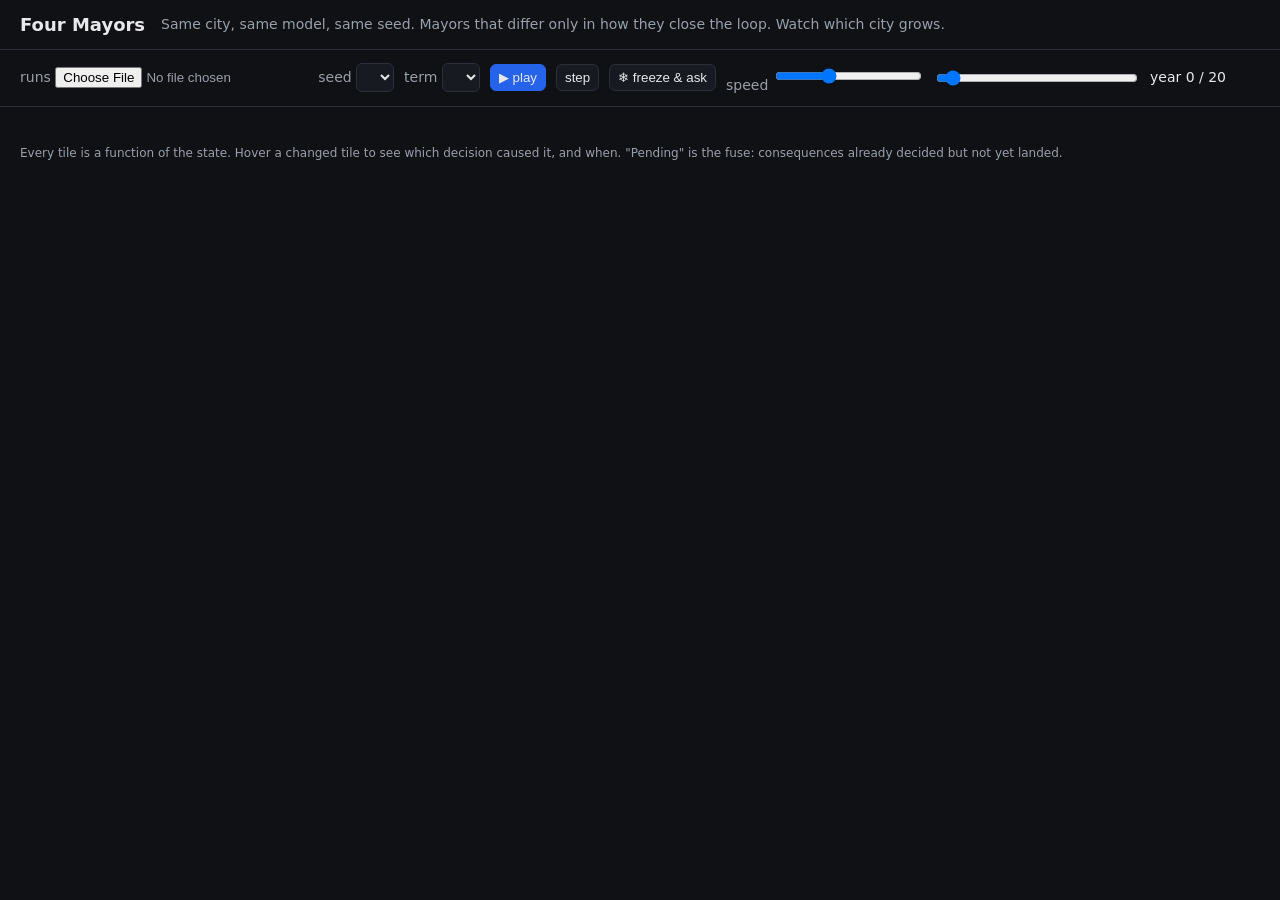
==== web/index.html @ caafd042 "Narrator (chronicler pauses at moments: landed consequences, loans, swings, refused builds, term end" ====
<!doctype html>
<html lang="en">
<head>
<meta charset="utf-8" />
<meta name="viewport" content="width=device-width, initial-scale=1" />
<title>Four Mayors</title>
<style>
  :root { --bg:#0f1115; --panel:#171a21; --ink:#e8e8ea; --muted:#9aa0aa; --line:#2a2f3a; --good:#4ade80; --bad:#f87171; --warn:#fbbf24; }
  * { box-sizing: border-box; }
  body { margin:0; background:var(--bg); color:var(--ink); font: 14px/1.4 system-ui, -apple-system, Segoe UI, Roboto, sans-serif; }
  header { display:flex; gap:16px; align-items:center; padding:12px 20px; border-bottom:1px solid var(--line); flex-wrap:wrap; }
  header h1 { font-size:18px; margin:0; font-weight:600; }
  header .thesis { color:var(--muted); }
  .controls { display:flex; gap:10px; align-items:center; flex-wrap:wrap; padding:10px 20px; border-bottom:1px solid var(--line); }
  .controls label { color:var(--muted); }
  select, button, input[type=range] { background:var(--panel); color:var(--ink); border:1px solid var(--line); border-radius:6px; padding:5px 8px; }
  button { cursor:pointer; }
  button.primary { background:#2563eb; border-color:#2563eb; }
  #year { font-variant-numeric: tabular-nums; min-width:110px; }
  main { display:grid; grid-template-columns: repeat(auto-fit, minmax(300px, 1fr)); gap:14px; padding:14px 20px; }
  .city { background:var(--panel); border:1px solid var(--line); border-radius:10px; padding:10px; display:flex; flex-direction:column; gap:8px; }
  .city h2 { margin:0; font-size:15px; display:flex; justify-content:space-between; align-items:baseline; }
  .city h2 .score { font-variant-numeric: tabular-nums; color:var(--warn); }
  canvas { width:100%; aspect-ratio:1; border-radius:6px; background:#0b0d12; image-rendering: pixelated; }
  .health { display:grid; grid-template-columns: 1fr 1fr; gap:3px 12px; font-size:11px; color:var(--muted); }
  .hb { display:grid; grid-template-columns: 62px 1fr 30px; align-items:center; gap:6px; }
  .hb.total { grid-column: 1 / -1; color:var(--ink); }
  .ht { height:7px; background:#0b0d12; border-radius:4px; overflow:hidden; }
  .hf { display:block; height:100%; transition: width .6s ease; }
  .hv { text-align:right; font-variant-numeric: tabular-nums; }
  .stats { display:grid; grid-template-columns: repeat(4, 1fr); gap:4px 8px; font-size:12px; color:var(--muted); }
  .stats b { color:var(--ink); font-weight:500; }
  .ticker { min-height:60px; font-size:12px; color:var(--muted); border-top:1px solid var(--line); padding-top:6px; }
  .ticker .ev { display:block; }
  .ticker .up { color:var(--good); } .ticker .down { color:var(--bad); }
  .lessons { font-size:12px; border-top:1px solid var(--line); padding-top:6px; }
  .lessons .l { display:block; padding:2px 0; }
  .lessons .failed { color:var(--bad); text-decoration: line-through; }
  .lessons .held { color:var(--good); }
  .fuse { font-size:12px; color:var(--warn); }
  .decision { font-size:12px; color:var(--ink); background:#1f2937; border-radius:6px; padding:6px 8px; min-height:34px; }
  .tip { position:fixed; pointer-events:none; background:#000; color:#fff; padding:4px 8px; border-radius:6px; font-size:12px; display:none; z-index:10; }
  footer { padding:10px 20px; color:var(--muted); font-size:12px; }
</style>
</head>
<body>
<header>
  <h1>Four Mayors</h1>
  <span class="thesis">Same city, same model, same seed. Mayors that differ only in how they close the loop. Watch which city grows.</span>
</header>
<div class="controls">
  <label>runs <input id="file" type="file" accept=".jsonl,.json" /></label>
  <label>seed <select id="seed"></select></label>
  <label>term <select id="term"></select></label>
  <button id="play" class="primary">▶ play</button>
  <button id="step">step</button>
  <button id="freeze" title="stop the clock and ask someone in the city">❄ freeze &amp; ask</button>
  <label>speed <input id="speed" type="range" min="1" max="10" value="4" /></label>
  <input id="scrub" type="range" min="0" max="20" value="0" style="flex:1; min-width:160px" />
  <span id="year">year 0 / 20</span>
</div>
<main id="cities"></main>
<footer>Every tile is a function of the state. Hover a changed tile to see which decision caused it, and when. "Pending" is the fuse: consequences already decided but not yet landed.</footer>
<div class="tip" id="tip"></div>

<script>
// ---------- data ----------
let episodes = [];   // all lines from runs.jsonl
let view = [];       // episodes for the selected (seed, term), one per mayor
let year = 0, playing = false, timer = null;
const ORDER = ["caesar", "bureaucrat", "reformer", "populist", "reformer_shuffled"];
const NAMES = window.MAYOR_NAMES = { caesar: "Caesar", bureaucrat: "The Bureaucrat", reformer: "The Reformer", populist: "The Populist", reformer_shuffled: "Reformer (shuffled control)" };

async function loadDefault() {
  try { const r = await fetch("../runs/runs.jsonl"); if (r.ok) parse(await r.text()); } catch (e) {}
}
function parse(text) {
  episodes = text.split("\n").filter(Boolean).map(l => JSON.parse(l));
  const seeds = [...new Set(episodes.map(e => e.seed))].sort((a,b)=>a-b);
  const terms = [...new Set(episodes.map(e => e.term))].sort((a,b)=>a-b);
  fill("seed", seeds); fill("term", terms);
  select();
}
function fill(id, xs) { const s = document.getElementById(id); s.innerHTML = xs.map(x => `<option>${x}</option>`).join(""); }
function select() {
  const seed = +document.getElementById("seed").value, term = +document.getElementById("term").value;
  view = episodes.filter(e => e.seed === seed && e.term === term)
                 .sort((a,b) => ORDER.indexOf(a.mayor) - ORDER.indexOf(b.mayor));
  year = 0; build(); render();
}

// ---------- tiles: a deterministic function of state ----------
// 12x12 grid. Tile kinds: empty, shack, house, tower, factory, park, civic, road.
function tilesFor(s) {
  const N = 12, t = [];
  const hu = s.housing, tier = s.economy_tier;
  const houses = Math.min(60, Math.round(hu / 40));          // ~1 tile per 40 units
  const factories = Math.min(20, s.factories);
  const parks = Math.min(20, s.parks);
  const civic = Math.min(12, Math.round(s.services / 12));
  const occ = Math.min(1, s.population / Math.max(hu, 1));   // occupancy drives shack/house/tower mix
  // fixed placement order so the same state always draws the same picture
  const spots = [];
  for (let r = 0; r < N; r++) for (let c = 0; c < N; c++) {
    if (r % 4 === 3 || c % 4 === 3) { spots.push(null); continue; } // roads
    spots.push([r, c]);
  }
  const lots = spots.map((p, i) => p ? i : -1).filter(i => i >= 0);
  // deterministic shuffle by index (no rng): a fixed permutation
  const perm = lots.map((i, k) => [((k * 37) % lots.length), i]).sort((a,b)=>a[0]-b[0]).map(x=>x[1]);
  const kinds = new Array(N*N).fill("empty");
  spots.forEach((p, i) => { if (!p) kinds[i] = "road"; });
  let k = 0;
  for (let i = 0; i < houses && k < perm.length; i++, k++) kinds[perm[k]] = occ > 0.9 ? (tier >= 2 ? "tower" : "house") : (occ > 0.6 ? "house" : "shack");
  for (let i = 0; i < factories && k < perm.length; i++, k++) kinds[perm[k]] = "factory";
  for (let i = 0; i < parks && k < perm.length; i++, k++) kinds[perm[k]] = "park";
  for (let i = 0; i < civic && k < perm.length; i++, k++) kinds[perm[k]] = "civic";
  // shuttered shops appear when the economy is bad: convert some houses to "shuttered"
  if (tier <= 1) for (let i = 0; i < N*N; i += 7) if (kinds[i] === "house" || kinds[i] === "shack") kinds[i] = "shuttered";
  return { kinds, N, tier, pollution: s.pollution };
}
const GLYPH = { empty: "", shack: "🛖", house: "🏠", tower: "🏢", factory: "🏭", park: "🌳", civic: "🏛️", shuttered: "🏚️", road: "" };
function drawCity(cv, s, prevKinds, changedTiles) {
  const ctx = cv.getContext("2d");
  const W = cv.width = cv.clientWidth * 2, H = cv.height = W;
  const { kinds, N, tier, pollution } = tilesFor(s);
  // sky tint from pollution
  const smog = Math.min(1, pollution / 100);
  ctx.fillStyle = `rgb(${Math.round(20 + 80*smog)}, ${Math.round(28 + 60*smog)}, ${Math.round(40 + 20*smog)})`;
  ctx.fillRect(0, 0, W, H);
  const cell = W / N;
  ctx.font = `${cell * 0.7}px serif`; ctx.textAlign = "center"; ctx.textBaseline = "middle";
  for (let r = 0; r < N; r++) for (let c = 0; c < N; c++) {
    const i = r * N + c, kind = kinds[i], x = c * cell, y = r * cell;
    if (kind === "road") {
      ctx.fillStyle = "#3a3f4a"; ctx.fillRect(x, y, cell, cell);
      // vehicles: horses at tier 0, few cars at 1, traffic at 2-3
      if ((r + c) % (tier === 0 ? 9 : tier === 1 ? 6 : 3) === 0) { ctx.font = `${cell*0.5}px serif`; ctx.fillText(tier === 0 ? "🐎" : "🚗", x + cell/2, y + cell/2); ctx.font = `${cell * 0.7}px serif`; }
      continue;
    }
    ctx.fillStyle = kind === "park" ? "#1f3d2b" : kind === "empty" ? "#141820" : "#1c212b";
    ctx.fillRect(x + 1, y + 1, cell - 2, cell - 2);
    if (GLYPH[kind]) ctx.fillText(GLYPH[kind], x + cell/2, y + cell/2 + 2);
    if (prevKinds && prevKinds[i] !== kind) { ctx.strokeStyle = "#fbbf24"; ctx.lineWidth = 3; ctx.strokeRect(x + 2, y + 2, cell - 4, cell - 4); changedTiles.push({ r, c, from: prevKinds[i], to: kind }); }
  }
  return kinds;
}

// ---------- build cards ----------
function build() {
  const main = document.getElementById("cities"); main.innerHTML = "";
  for (const ep of view) {
    const el = document.createElement("section"); el.className = "city"; el.dataset.mayor = ep.mayor;
    el.innerHTML = `<h2><span>${NAMES[ep.mayor] || ep.mayor}${ep.inherited ? ' <span style="opacity:.5;font-weight:400">· inherited city</span>' : ""}</span><span class="score" title="deterministic scoreboard at end of term">score ${ep.scoreboard?.total ?? "–"}</span></h2>
      <div class="decision"></div>
      <canvas></canvas>
      <div class="health"></div>
      <div class="stats"></div>
      <div class="fuse"></div>
      <div class="ticker"></div>
      <div class="lessons"></div>`;
    main.appendChild(el);
    el._prevKinds = null;
    el.querySelector("h2").style.cursor = "pointer";
    el.querySelector("h2").title = "freeze and ask someone in this city";
    el.querySelector("h2").addEventListener("click", () => { stop(); if (window.chroniclerOpen) window.chroniclerOpen(ep, Math.max(1, year)); });
    el.querySelector("canvas").addEventListener("mousemove", e => hover(e, el, ep));
    el.querySelector("canvas").addEventListener("mouseleave", () => document.getElementById("tip").style.display = "none");
  }
  const maxY = Math.max(...view.map(e => e.years), 1);
  document.getElementById("scrub").max = maxY;
}

function stateAt(ep, y) {
  if (y === 0) return ep.history[0]?.state_before ?? ep.final_state;
  const rec = ep.history[Math.min(y, ep.history.length) - 1];
  return rec.state;
}

function render() {
  document.getElementById("year").textContent = `year ${year} / 20`;
  document.getElementById("scrub").value = year;
  for (const el of document.querySelectorAll(".city")) {
    const ep = view.find(e => e.mayor === el.dataset.mayor);
    const s = stateAt(ep, year);
    const rec = year > 0 ? ep.history[Math.min(year, ep.history.length) - 1] : null;
    const ended = year >= ep.years && ep.ended !== "horizon";
    el._changed = [];
    el._prevKinds = drawCity(el.querySelector("canvas"), s, el._prevKinds, el._changed);
    el._lastEvents = rec ? rec.events : [];
    // health bars: six criteria, 0-10, from the per-year scoreboard
    const sby = ep.scoreboard_by_year || [];
    const sb = year > 0 ? sby[Math.min(year, sby.length) - 1] : null;
    const CRIT = [["prosperity","jobs"],["housing","homes"],["fiscal","money"],["environment","air"],["wellbeing","mood"],["resilience","resilience"]];
    el.querySelector(".health").innerHTML = CRIT.map(([k, label]) => {
      const v = sb ? sb[k] : 0, pct = Math.round(v * 10);
      const col = v >= 7 ? "var(--good)" : v >= 4 ? "var(--warn)" : "var(--bad)";
      return `<div class="hb"><span class="hl">${label}</span><span class="ht"><span class="hf" style="width:${pct}%;background:${col}"></span></span><span class="hv">${v.toFixed(1)}</span></div>`;
    }).join("") + (sb ? `<div class="hb total"><span class="hl">total</span><span class="ht"><span class="hf" style="width:${Math.round(sb.total/60*100)}%;background:var(--warn)"></span></span><span class="hv">${sb.total.toFixed(1)}/60</span></div>` : "");
    el.querySelector(".stats").innerHTML = [
      ["pop", s.population], ["jobs", s.jobs], ["treasury", s.treasury], ["happy", s.happiness],
      ["housing", s.housing], ["pollution", s.pollution], ["services", s.services], ["unemp", Math.round((s.unemployment||0)*100) + "%"],
    ].map(([k, v]) => `<span>${k} <b>${v}</b></span>`).join("");
    el.querySelector(".decision").textContent = rec
      ? (rec.actions.length ? rec.actions.map(a => `${a.name}(${Object.values(a.args).map(v => typeof v === "number" ? Math.round(v*100)/100 : v).join(",")})`).join(" · ") : "did nothing")
        + (rec.reasoning ? ` — “${rec.reasoning.slice(0, 120)}”` : "")
      : "term begins";
    el.querySelector(".fuse").textContent = rec ? `pending consequences: ${rec.pending_count}` + (ended ? `  ·  ENDED: ${ep.ended.toUpperCase()}` : "") : "";
    const evs = (rec ? rec.events : []).filter(e => e.cause_action !== "economy" || Math.abs(e.delta) > 25).slice(0, 5);
    el.querySelector(".ticker").innerHTML = evs.map(e =>
      `<span class="ev ${e.delta > 0 ? "up" : "down"}">${e.variable} ${e.delta > 0 ? "+" : ""}${Math.round(e.delta)} <span style="opacity:.7">because ${e.cause_action} (y${e.cause_year})${e.note ? ": " + e.note : ""}</span></span>`).join("");
    // lessons panel: memory before this term, with this term's verdicts once the term is over
    const before = ep.memory_before?.lessons || [];
    const verdicts = year >= ep.years ? (ep.memory_diff?.checked || []) : [];
    if (ep.memory_before?.policy === "opinion_log") {
      el.querySelector(".lessons").innerHTML = `<span class="l">records carried in: <b>${ep.memory_before.opinion_log_entries}</b> (${Math.round(ep.memory_before.opinion_log_chars/1000)}k chars, none checked against outcomes)</span>`;
    } else if (before.length || verdicts.length) {
      el.querySelector(".lessons").innerHTML = before.map(l => {
        const v = verdicts.find(x => x.rule === l.rule);
        const cls = v ? (v.verdict === "failed" ? "failed" : v.verdict === "held" ? "held" : "") : "";
        return `<span class="l ${cls}">• ${l.rule} <span style="opacity:.6">(${l.confidence})${v && v.deleted ? " — deleted" : v && v.verdict === "failed" ? ` — contradicted, ${v.before}→${v.after}` : ""}</span></span>`;
      }).join("");
    } else {
      el.querySelector(".lessons").innerHTML = ep.memory_before?.policy === "none" ? `<span class="l" style="opacity:.6">carries nothing between terms</span>` : `<span class="l" style="opacity:.6">no lessons yet</span>`;
    }
  }
}

function hover(e, el, ep) {
  const tip = document.getElementById("tip");
  const cv = e.target, rect = cv.getBoundingClientRect();
  const N = 12, c = Math.floor((e.clientX - rect.left) / rect.width * N), r = Math.floor((e.clientY - rect.top) / rect.height * N);
  const ch = (el._changed || []).find(t => t.r === r && t.c === c);
  if (!ch) { tip.style.display = "none"; return; }
  const cause = (el._lastEvents || []).find(ev => ["housing", "factories", "parks", "services", "population"].includes(ev.variable) && ev.cause_action !== "economy")
             || (el._lastEvents || [])[0];
  tip.textContent = `${ch.from} → ${ch.to}` + (cause ? `  because: ${cause.cause_action}, year ${cause.cause_year}` : "");
  tip.style.left = (e.clientX + 12) + "px"; tip.style.top = (e.clientY + 12) + "px"; tip.style.display = "block";
}

// ---------- playback: two clocks ----------
function tick() {
  const maxY = +document.getElementById("scrub").max;
  if (year >= maxY) { stop(); return; }
  year++; render();
  if (window.chroniclerCheck && window.chroniclerCheck(view, year)) { const wasPlaying = playing; stop(); window.__resumePlay = () => { if (wasPlaying) play(); }; }
}
function play() { if (playing) return stop(); playing = true; document.getElementById("play").textContent = "❚❚ pause"; schedule(); }
function schedule() { const spd = +document.getElementById("speed").value; timer = setTimeout(() => { tick(); if (playing) schedule(); }, 10000 / spd); }
function stop() { playing = false; clearTimeout(timer); document.getElementById("play").textContent = "▶ play"; }

document.getElementById("play").onclick = play;
document.getElementById("step").onclick = () => { stop(); tick(); };
document.getElementById("freeze").onclick = () => { stop(); if (view[0] && window.chroniclerOpen) window.chroniclerOpen(view[0], Math.max(1, year)); };
document.getElementById("scrub").oninput = e => { stop(); year = +e.target.value; for (const el of document.querySelectorAll(".city")) el._prevKinds = null; render(); };
document.getElementById("seed").onchange = select;
document.getElementById("term").onchange = select;
document.getElementById("file").onchange = async e => { const f = e.target.files[0]; if (f) parse(await f.text()); };
window.addEventListener("resize", render);
loadDefault();
</script>
<script src="narrator.js"></script>
</body>
</html>
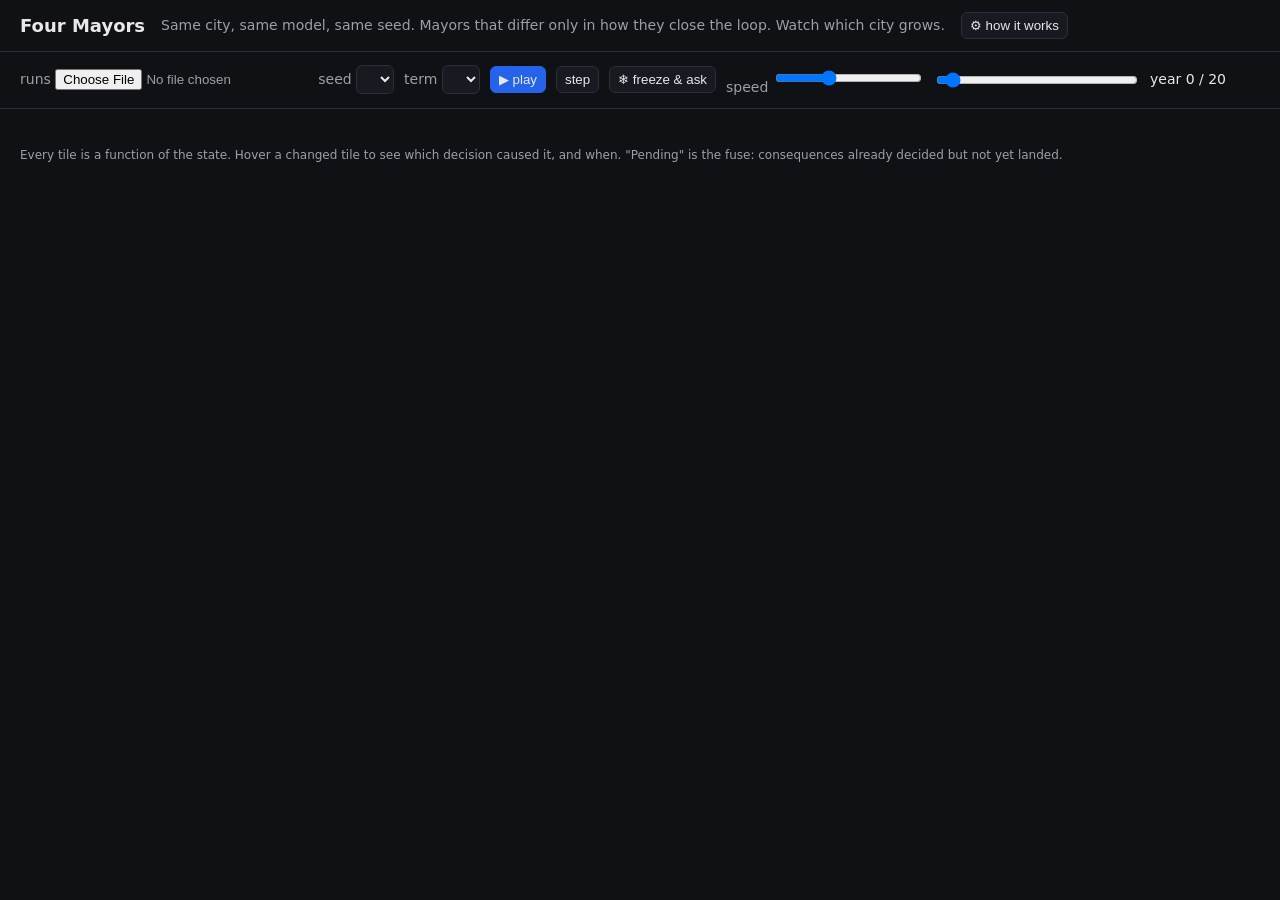
==== commit 043a34cb: "How-it-works overlay (web/tech.js): loop diagram, what sits outside it, the cabinet of agents, guard" ====
--- a/web/index.html
+++ b/web/index.html
@@ -110,6 +110,8 @@
   const perm = lots.map((i, k) => [((k * 37) % lots.length), i]).sort((a,b)=>a[0]-b[0]).map(x=>x[1]);
   const kinds = new Array(N*N).fill("empty");
   spots.forEach((p, i) => { if (!p) kinds[i] = "road"; });
+  const HALL = 5 * N + 5; kinds[HALL] = "hall"; // city hall always stands at the centre lot
+  const perm0 = perm.filter(i => i !== HALL); perm.length = 0; perm.push(...perm0);
   let k = 0;
   for (let i = 0; i < houses && k < perm.length; i++, k++) kinds[perm[k]] = occ > 0.9 ? (tier >= 2 ? "tower" : "house") : (occ > 0.6 ? "house" : "shack");
   for (let i = 0; i < factories && k < perm.length; i++, k++) kinds[perm[k]] = "factory";
@@ -119,7 +121,7 @@
   if (tier <= 1) for (let i = 0; i < N*N; i += 7) if (kinds[i] === "house" || kinds[i] === "shack") kinds[i] = "shuttered";
   return { kinds, N, tier, pollution: s.pollution };
 }
-const GLYPH = { empty: "", shack: "🛖", house: "🏠", tower: "🏢", factory: "🏭", park: "🌳", civic: "🏛️", shuttered: "🏚️", road: "" };
+const GLYPH = { empty: "", shack: "🛖", house: "🏠", tower: "🏢", factory: "🏭", park: "🌳", civic: "🏛️", hall: "🏰", shuttered: "🏚️", road: "" };
 function drawCity(cv, s, prevKinds, changedTiles) {
   const ctx = cv.getContext("2d");
   const W = cv.width = cv.clientWidth * 2, H = cv.height = W;
@@ -257,8 +259,10 @@
 document.getElementById("term").onchange = select;
 document.getElementById("file").onchange = async e => { const f = e.target.files[0]; if (f) parse(await f.text()); };
 window.addEventListener("resize", render);
+window.currentEp = () => view[0] || null;
 loadDefault();
 </script>
 <script src="narrator.js"></script>
+<script src="tech.js"></script>
 </body>
 </html>
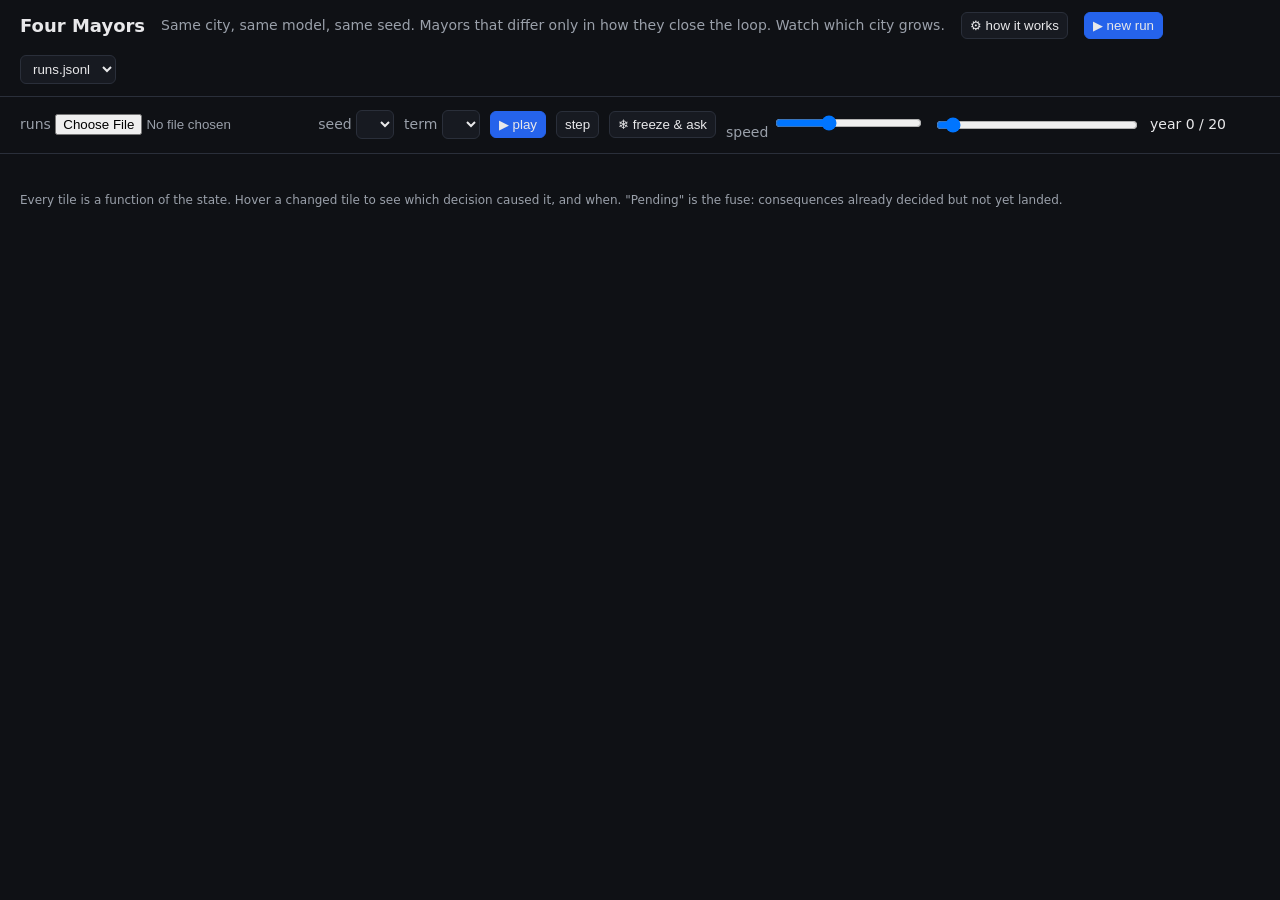
==== commit 0f852a7c: "Run panel on all pages: start runs from the web with live per-year progress; pick past run files Co-" ====
--- a/web/index.html
+++ b/web/index.html
@@ -260,9 +260,11 @@
 document.getElementById("file").onchange = async e => { const f = e.target.files[0]; if (f) parse(await f.text()); };
 window.addEventListener("resize", render);
 window.currentEp = () => view[0] || null;
+window.loadRunsFile = async name => { try { const r = await fetch(`../runs/${name}?t=${Date.now()}`); if (r.ok) parse(await r.text()); } catch (e) {} };
 loadDefault();
 </script>
 <script src="narrator.js"></script>
 <script src="tech.js"></script>
+<script src="runpanel.js"></script>
 </body>
 </html>
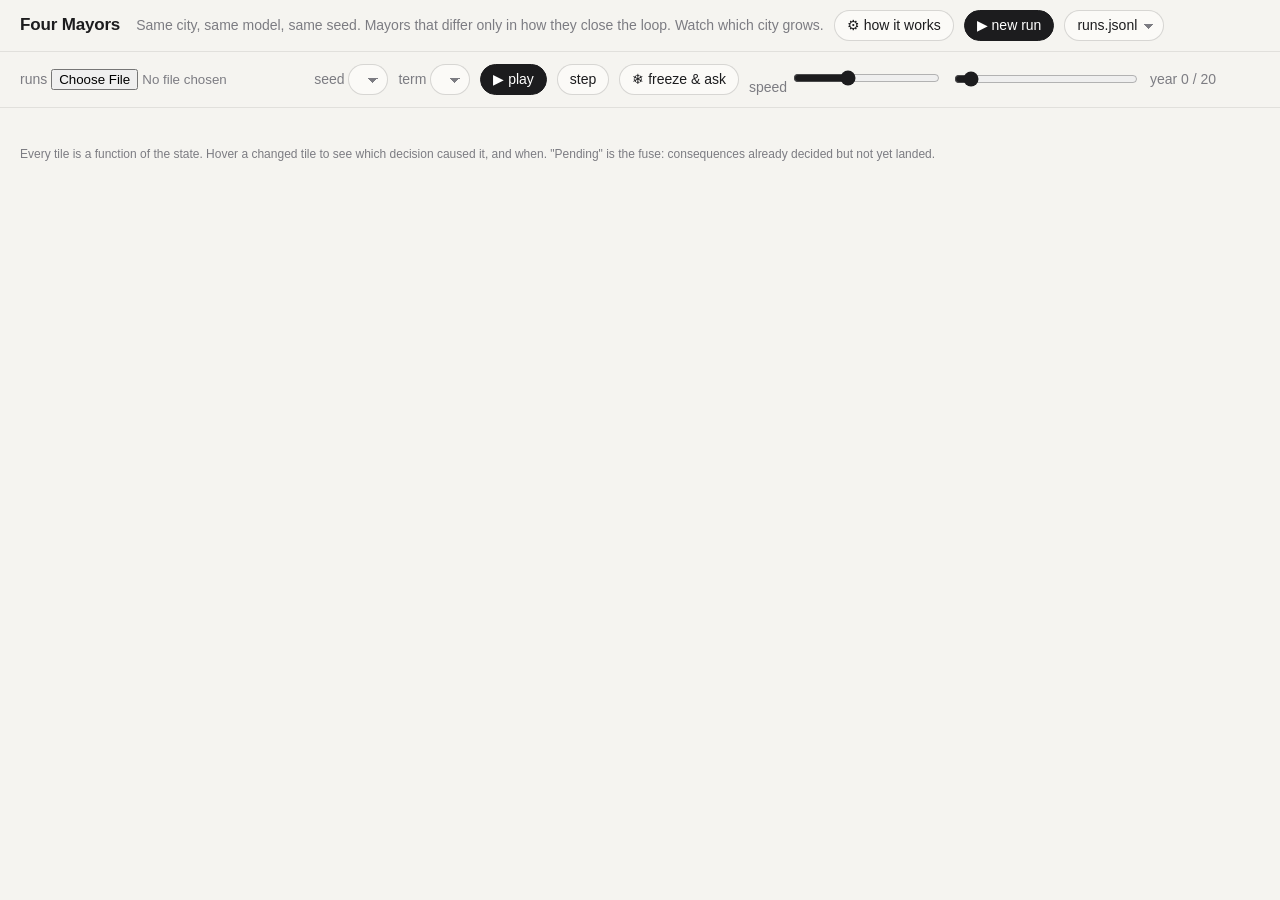
==== commit 45993bcc: "Design pass: shared theme.css — off-white ground, near-black type, one accent, hairlines instead of " ====
--- a/web/index.html
+++ b/web/index.html
@@ -42,6 +42,8 @@
   .tip { position:fixed; pointer-events:none; background:#000; color:#fff; padding:4px 8px; border-radius:6px; font-size:12px; display:none; z-index:10; }
   footer { padding:10px 20px; color:var(--muted); font-size:12px; }
 </style>
+<link rel="stylesheet" href="theme.css">
+<style>:root{--panel:var(--surface);--line:var(--hair)} body{background:var(--bg)!important;color:var(--ink)!important} .city{background:var(--surface)!important;border:none!important;box-shadow:var(--shadow)} canvas{border-radius:10px} .decision{background:var(--surface-2)!important;color:var(--ink-2)!important} .ht{background:var(--surface-2)!important} .stats b{color:var(--ink)!important}</style>
 </head>
 <body>
 <header>
@@ -71,11 +73,18 @@
 const ORDER = ["caesar", "bureaucrat", "reformer", "populist", "reformer_shuffled"];
 const NAMES = window.MAYOR_NAMES = { caesar: "Caesar", bureaucrat: "The Bureaucrat", reformer: "The Reformer", populist: "The Populist", reformer_shuffled: "Reformer (shuffled control)" };
 
+function dedupe(eps) {
+  const m = new Map(); for (const e of eps) m.set(`${e.mayor}|${e.seed}|${e.term}`, e); // later lines win
+  return [...m.values()];
+}
 async function loadDefault() {
-  try { const r = await fetch("../runs/runs.jsonl"); if (r.ok) parse(await r.text()); } catch (e) {}
+  let file = new URLSearchParams(location.search).get("runs");
+  if (!file) { try { const j = await (await fetch("http://localhost:8766/runs")).json(); const first = j.runs.find(r => r.file !== "runs.jsonl" && r.episodes > 0) || j.runs[0]; file = first && first.file; } catch (e) {} }
+  file = file || "runs.jsonl";
+  try { const r = await fetch(`../runs/${file}?t=${Date.now()}`); if (r.ok) { window.currentRunFile = file; parse(await r.text()); const rf = document.getElementById('runFile'); if (rf && [...rf.options].some(o => o.value === file)) rf.value = file; } } catch (e) {}
 }
 function parse(text) {
-  episodes = text.split("\n").filter(Boolean).map(l => JSON.parse(l));
+  episodes = dedupe(text.split("\n").filter(Boolean).map(l => JSON.parse(l)));
   const seeds = [...new Set(episodes.map(e => e.seed))].sort((a,b)=>a-b);
   const terms = [...new Set(episodes.map(e => e.term))].sort((a,b)=>a-b);
   fill("seed", seeds); fill("term", terms);
--- a/web/theme.css
+++ b/web/theme.css
@@ -0,0 +1,141 @@
+/* Four Mayors — shared theme. Calm, off-white, one accent, hairlines instead of boxes.
+   Everything reads from these tokens; component files use var(--...) only. */
+:root {
+  --bg: #f5f4f0;            /* off-white ground */
+  --surface: #fbfaf7;       /* quiet panels */
+  --surface-2: #efede8;     /* inset fields */
+  --ink: #1c1c1e;           /* near-black text */
+  --ink-2: #4a4a4f;         /* secondary text */
+  --muted: #7c7c82;         /* labels */
+  --hair: rgba(28, 28, 30, .09);   /* hairline */
+  --hair-2: rgba(28, 28, 30, .16);
+  --accent: #0a5cff;        /* one accent */
+  --accent-ink: #ffffff;
+  --good: #1f9d55; --warn: #c78500; --bad: #d23b3b;
+  --shadow: 0 10px 30px rgba(28, 28, 30, .10), 0 1px 2px rgba(28, 28, 30, .06);
+  --radius: 14px; --radius-s: 9px;
+  --font: -apple-system, BlinkMacSystemFont, "SF Pro Text", "SF Pro Display", Inter, "Helvetica Neue", Helvetica, Arial, sans-serif;
+  --mono: ui-monospace, "SF Mono", Menlo, Consolas, monospace;
+  color-scheme: light;
+}
+html, body { background: var(--bg); color: var(--ink); font: 14px/1.45 var(--font); -webkit-font-smoothing: antialiased; font-feature-settings: "tnum" 1, "cv11" 1; }
+h1, h2, h3 { font-weight: 600; letter-spacing: -0.01em; }
+a { color: var(--ink-2); text-decoration: none; } a:hover { color: var(--ink); }
+small, .muted { color: var(--muted); }
+code { font-family: var(--mono); font-size: 12px; background: var(--surface-2); border-radius: 5px; padding: 1px 5px; }
+
+/* controls */
+button, select, input[type=text], input[type=search] {
+  font: inherit; color: var(--ink); background: var(--surface); border: 1px solid var(--hair-2); border-radius: 999px; padding: 6px 12px; line-height: 1.2;
+}
+button { cursor: pointer; transition: background .15s, border-color .15s, transform .05s; }
+button:hover { background: #fff; border-color: rgba(28,28,30,.28); }
+button:active { transform: translateY(.5px); }
+button.primary { background: var(--ink); color: #fff; border-color: var(--ink); }
+button.primary:hover { background: #000; }
+button.sel { background: var(--ink); color: #fff; border-color: var(--ink); }
+select { appearance: none; -webkit-appearance: none; padding-right: 26px; background-image: linear-gradient(45deg, transparent 50%, var(--muted) 50%), linear-gradient(135deg, var(--muted) 50%, transparent 50%); background-position: calc(100% - 14px) 55%, calc(100% - 9px) 55%; background-size: 5px 5px; background-repeat: no-repeat; }
+input[type=range] { accent-color: var(--ink); }
+
+/* header */
+header { background: var(--bg); border-bottom: 1px solid var(--hair); padding: 10px 20px; gap: 10px; }
+header h1 { font-size: 17px; margin: 0 6px 0 0; }
+header label { color: var(--muted); font-size: 13px; display: flex; gap: 6px; align-items: center; }
+#year { color: var(--muted); font-variant-numeric: tabular-nums; }
+
+/* segmented control for the mayors */
+.tabs { display: inline-flex; background: var(--surface-2); border-radius: 999px; padding: 3px; gap: 2px; }
+.tab { border: none; border-radius: 999px; padding: 5px 12px; color: var(--ink-2); font-size: 13px; cursor: pointer; }
+.tab:hover { color: var(--ink); }
+.tab.sel { background: var(--surface); color: var(--ink); box-shadow: 0 1px 2px rgba(28,28,30,.12); }
+.tab .sc { color: var(--muted); margin-left: 6px; font-variant-numeric: tabular-nums; }
+.tab.sel .sc { color: var(--ink); }
+
+/* panels */
+aside, #chamber { background: var(--bg); border-color: var(--hair) !important; }
+aside h2 { color: var(--muted); font-weight: 500; font-size: 12px; text-transform: uppercase; letter-spacing: .06em; }
+aside h2 .score { color: var(--ink); font-weight: 600; text-transform: none; letter-spacing: 0; font-size: 14px; }
+.decision { background: var(--surface); border-radius: var(--radius-s); color: var(--ink-2); font-size: 12.5px; padding: 8px 10px; }
+.health { color: var(--muted); }
+.hb .ht { background: var(--surface-2); height: 5px; border-radius: 3px; }
+.hb .hf { border-radius: 3px; }
+.hb.total { color: var(--ink); font-weight: 500; }
+.hv { color: var(--ink); }
+.stats { color: var(--muted); } .stats b { color: var(--ink); font-weight: 500; }
+.ticker, .lessons { border-top: 1px solid var(--hair); color: var(--muted); }
+.ticker .up { color: var(--good); } .ticker .down { color: var(--bad); }
+.lessons .failed { color: var(--bad); } .lessons .held { color: var(--good); }
+.fuse { color: var(--warn); }
+
+/* chamber */
+#chamber .portrait img { background: var(--surface-2); border: none; }
+#chamber .n { font-weight: 600; } #chamber .p { color: var(--muted); }
+#chMin { border-radius: 999px; }
+.bubble { background: var(--surface); border: none; color: var(--ink-2); box-shadow: 0 1px 2px rgba(28,28,30,.05); }
+.bubble.now { background: #fff; box-shadow: 0 0 0 1.5px var(--ink) inset, var(--shadow); opacity: 1; }
+.bubble .y { color: var(--muted); } .bubble .saw b { color: var(--ink); } .bubble .heard { color: #6b4fbb; } .bubble .did { color: var(--ink); } .bubble .why { color: var(--ink-2); } .bubble .memo { color: var(--accent); }
+
+/* hero */
+.hero-view { background: radial-gradient(ellipse at 50% 25%, #ffffff 0%, var(--surface-2) 70%) !important; border: none !important; box-shadow: var(--shadow); }
+.hero-plate { background: linear-gradient(to top, rgba(245,244,240,.96), rgba(245,244,240,0)) !important; }
+.hero-name { color: var(--ink) !important; } .hero-epithet { color: var(--muted) !important; }
+.hero-traits { color: var(--muted) !important; }
+.trait .bar { background: var(--surface-2) !important; height: 5px !important; }
+.trait .bar i { background: var(--ink) !important; }
+.trait.memory .bar i { background: var(--warn) !important; } .trait.learn .bar i { background: var(--good) !important; } .trait.borrow .bar i { background: var(--bad) !important; } .trait.listen .bar i { background: #6b4fbb !important; }
+.trait .v { color: var(--ink) !important; }
+
+/* 3D stage chrome */
+#game { background: #cfd7df; }
+#hint, #fps { background: rgba(251,250,247,.85) !important; color: var(--muted) !important; border: 1px solid var(--hair); backdrop-filter: blur(8px); }
+#talk { background: var(--surface) !important; color: var(--ink) !important; border: 1px solid var(--hair-2) !important; box-shadow: var(--shadow); border-radius: 999px !important; padding: 6px 12px !important; }
+#talk small { color: var(--muted) !important; }
+#loading { background: rgba(245,244,240,.9) !important; color: var(--muted) !important; }
+
+/* callouts */
+.co .frame { border: 1.5px solid rgba(255,255,255,.9) !important; box-shadow: var(--shadow), 0 0 0 1px rgba(28,28,30,.12) !important; border-radius: var(--radius) !important; }
+.co.bad .frame { box-shadow: var(--shadow), 0 0 0 2px var(--bad) !important; } .co.good .frame { box-shadow: var(--shadow), 0 0 0 2px var(--good) !important; } .co.warn .frame { box-shadow: var(--shadow), 0 0 0 2px var(--warn) !important; }
+.co .cap { background: rgba(251,250,247,.96) !important; border: none !important; color: var(--ink-2) !important; box-shadow: var(--shadow); border-radius: var(--radius-s) !important; backdrop-filter: blur(8px); }
+.co .cap b { color: var(--ink) !important; } .co.bad .cap b { color: var(--bad) !important; } .co.good .cap b { color: var(--good) !important; } .co.warn .cap b { color: var(--warn) !important; }
+.co .cap small { color: var(--muted) !important; }
+#callout-lines line { stroke: var(--ink); stroke-width: 1.5; stroke-dasharray: 5 4; } #callout-lines circle { fill: var(--ink); }
+#callout-lines .bad { stroke: var(--bad); fill: var(--bad); } #callout-lines .good { stroke: var(--good); fill: var(--good); } #callout-lines .warn { stroke: var(--warn); fill: var(--warn); }
+
+/* chronicler + ask (keeps a dim scrim for focus, but light card) */
+#chronicler { background: rgba(28,28,30,.35) !important; }
+.ch-inner { background: var(--surface) !important; border: none !important; color: var(--ink) !important; box-shadow: var(--shadow) !important; }
+.ch-sub, .ch-auto, .ch-person div div:last-child { color: var(--muted) !important; }
+.ch-body .who { color: var(--ink) !important; font-weight: 600; }
+.ch-askpanel { border-top-color: var(--hair) !important; }
+.ch-person { background: var(--surface-2) !important; border: 1px solid transparent !important; border-radius: var(--radius-s) !important; color: var(--ink) !important; }
+.ch-person.sel { border-color: var(--ink) !important; background: #fff !important; }
+.ch-q input { background: #fff !important; color: var(--ink) !important; border: 1px solid var(--hair-2) !important; border-radius: 999px !important; }
+.ch-answer { background: var(--surface-2) !important; color: var(--ink-2) !important; } .ch-answer .who { color: var(--ink) !important; }
+
+/* how it works */
+.tech-inner { background: var(--surface) !important; border: none !important; color: var(--ink) !important; box-shadow: var(--shadow) !important; }
+.tech-close { background: var(--surface-2) !important; color: var(--ink) !important; border: none !important; border-radius: 999px !important; }
+.tech-body h1 small { color: var(--muted) !important; } .tech-body h2 { color: var(--muted) !important; font-weight: 500; letter-spacing: .06em; }
+.tech-body p, .tech-body li { color: var(--ink-2) !important; }
+.node { background: #fff !important; border: 1px solid var(--hair) !important; box-shadow: 0 1px 2px rgba(28,28,30,.05); }
+.node b { color: var(--ink) !important; } .node span { color: var(--ink-2) !important; } .node .arrow { color: var(--muted) !important; }
+.node.world { border-top: 3px solid var(--good) !important; } .node.mayor { border-top: 3px solid var(--accent) !important; } .node.memory { border-top: 3px solid var(--warn) !important; } .node.judge { border-top: 3px solid var(--bad) !important; }
+.back { color: var(--warn) !important; }
+.cast div { background: #fff !important; border: 1px solid var(--hair) !important; } .cast div small { color: var(--muted) !important; }
+.live { background: #fff !important; border: 1px solid var(--hair) !important; } .live .row { border-bottom: 1px solid var(--hair) !important; } .live .k { color: var(--muted) !important; } .live .v { color: var(--ink) !important; }
+.lesson { border-left-color: var(--hair-2) !important; } .lesson small { color: var(--muted) !important; }
+.tech-links a { color: var(--accent) !important; }
+
+/* run panel */
+.rp-inner { background: var(--surface) !important; border: none !important; color: var(--ink) !important; box-shadow: var(--shadow) !important; }
+.rp-sub { color: var(--muted) !important; } .rp-row > span:first-child { color: var(--muted) !important; }
+.rp-job { background: #fff !important; border: 1px solid var(--hair) !important; } .rp-job .bar { background: var(--surface-2) !important; } .rp-job .fill { background: var(--ink) !important; } .rp-job.done .fill { background: var(--good) !important; }
+#rp-label { border-radius: 999px; border: 1px solid var(--hair-2); padding: 5px 10px; background: #fff; color: var(--ink); }
+
+/* cinematics keep their own darkness; refine the type */
+#cinema .title .t { font-weight: 600; letter-spacing: -0.015em; }
+#cinema .lines { font-weight: 400; }
+#cinema .card { background: rgba(251,250,247,.94) !important; color: var(--ink) !important; border: none !important; box-shadow: var(--shadow); }
+#cinema .card .k { color: var(--muted) !important; }
+#cinema .skip { background: rgba(251,250,247,.9) !important; color: var(--ink) !important; border: none !important; border-radius: 999px !important; }
+#cinema .counter { background: var(--bad) !important; border: none !important; border-radius: var(--radius-s) !important; }
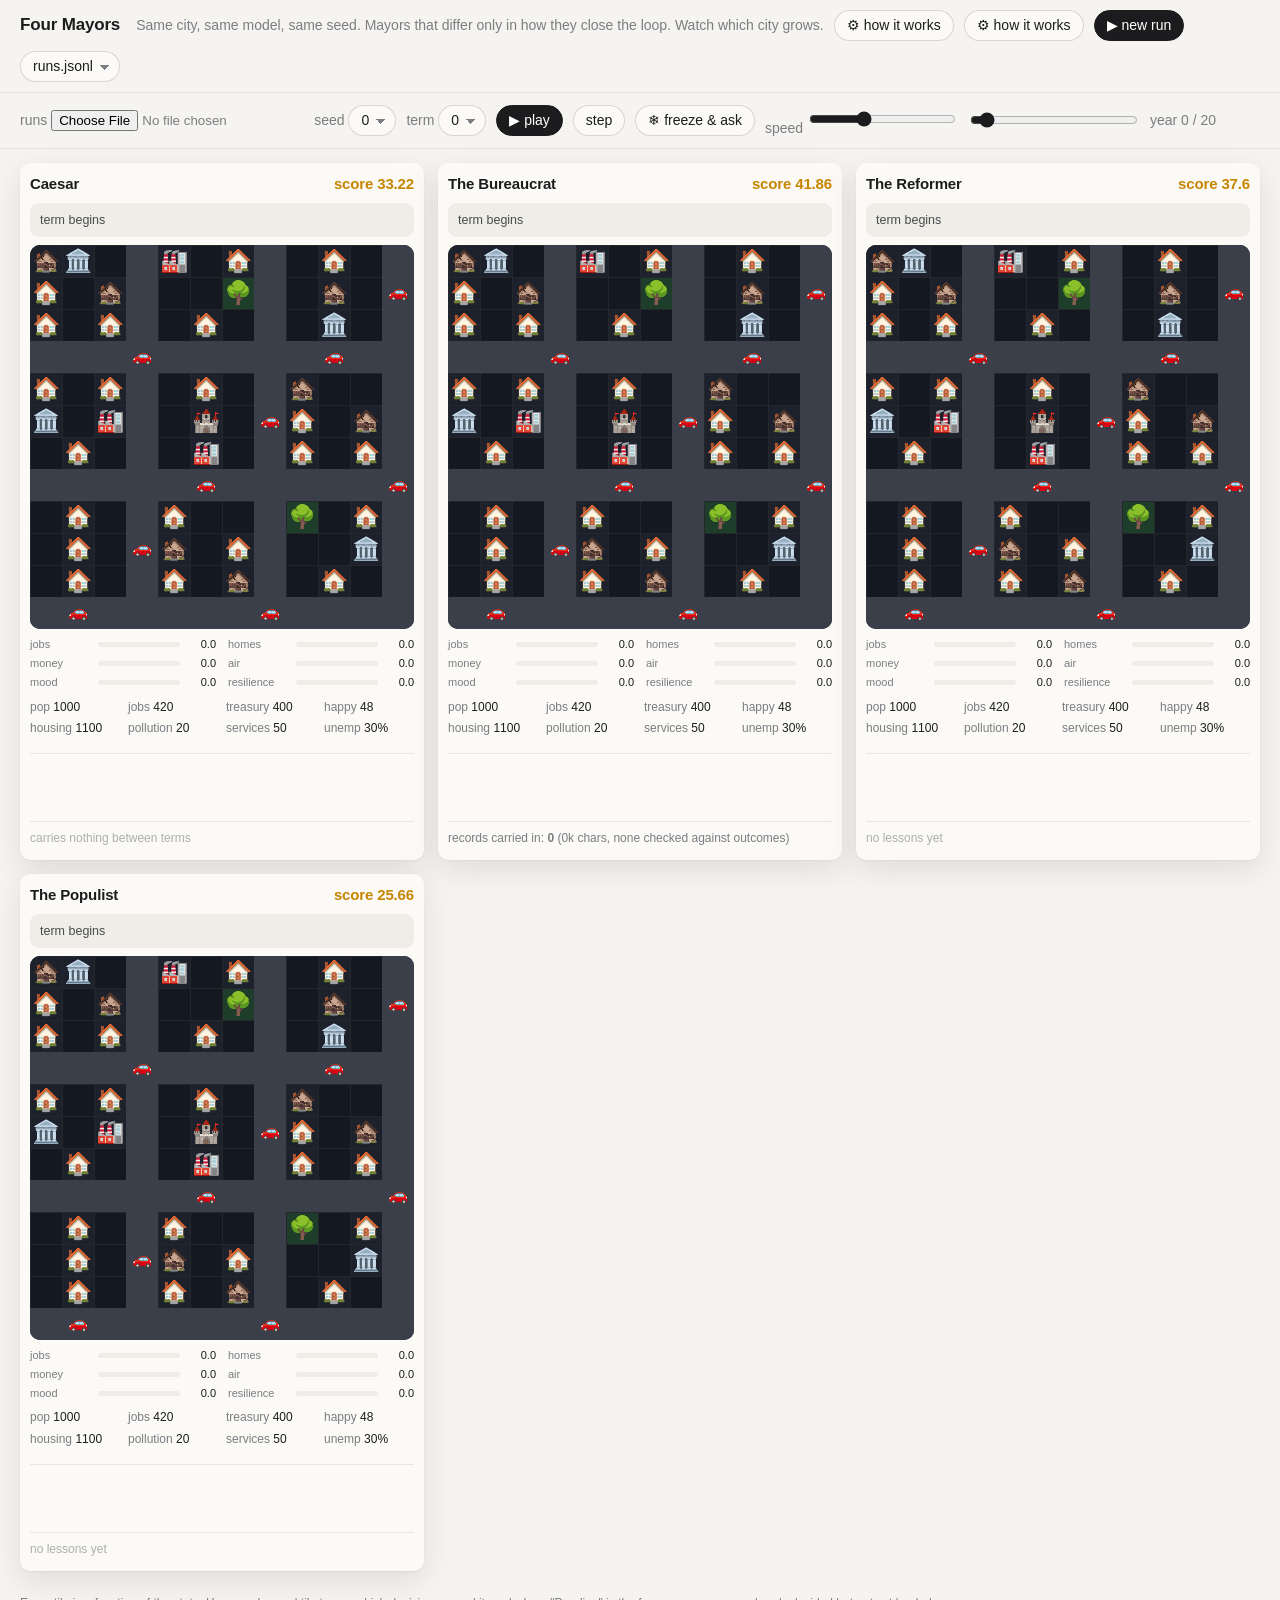
==== commit 512a7919: "Static fallback run file is the committed demo (demo-science.jsonl), so the pages replay without the" ====
--- a/web/index.html
+++ b/web/index.html
@@ -80,7 +80,7 @@
 async function loadDefault() {
   let file = new URLSearchParams(location.search).get("runs");
   if (!file) { try { const j = await (await fetch("http://localhost:8766/runs")).json(); const first = j.runs.find(r => r.file !== "runs.jsonl" && r.episodes > 0) || j.runs[0]; file = first && first.file; } catch (e) {} }
-  file = file || "runs.jsonl";
+  file = file || "demo-science.jsonl";
   try { const r = await fetch(`../runs/${file}?t=${Date.now()}`); if (r.ok) { window.currentRunFile = file; parse(await r.text()); const rf = document.getElementById('runFile'); if (rf && [...rf.options].some(o => o.value === file)) rf.value = file; } } catch (e) {}
 }
 function parse(text) {
--- a/web/theme.css
+++ b/web/theme.css
@@ -53,8 +53,8 @@
 
 /* panels */
 aside, #chamber { background: var(--bg); border-color: var(--hair) !important; }
-aside h2 { color: var(--muted); font-weight: 500; font-size: 12px; text-transform: uppercase; letter-spacing: .06em; }
-aside h2 .score { color: var(--ink); font-weight: 600; text-transform: none; letter-spacing: 0; font-size: 14px; }
+aside h2 { color: var(--muted); font-weight: 500; font-size: 13px; }
+aside h2 .score { color: var(--ink); font-weight: 600; font-size: 14px; white-space: nowrap; }
 .decision { background: var(--surface); border-radius: var(--radius-s); color: var(--ink-2); font-size: 12.5px; padding: 8px 10px; }
 .health { color: var(--muted); }
 .hb .ht { background: var(--surface-2); height: 5px; border-radius: 3px; }
@@ -73,11 +73,11 @@
 #chMin { border-radius: 999px; }
 .bubble { background: var(--surface); border: none; color: var(--ink-2); box-shadow: 0 1px 2px rgba(28,28,30,.05); }
 .bubble.now { background: #fff; box-shadow: 0 0 0 1.5px var(--ink) inset, var(--shadow); opacity: 1; }
-.bubble .y { color: var(--muted); } .bubble .saw b { color: var(--ink); } .bubble .heard { color: #6b4fbb; } .bubble .did { color: var(--ink); } .bubble .why { color: var(--ink-2); } .bubble .memo { color: var(--accent); }
+.bubble .y { color: var(--muted); } .bubble .saw b { color: var(--ink); } .bubble .heard { color: #6b4fbb; } .bubble .did { color: var(--ink); font-weight: 600; } .bubble .why { color: var(--ink-2); } .bubble .memo { color: var(--accent); }
 
 /* hero */
 .hero-view { background: radial-gradient(ellipse at 50% 25%, #ffffff 0%, var(--surface-2) 70%) !important; border: none !important; box-shadow: var(--shadow); }
-.hero-plate { background: linear-gradient(to top, rgba(245,244,240,.96), rgba(245,244,240,0)) !important; }
+.hero-plate { background: linear-gradient(to top, rgba(245,244,240,.92) 55%, rgba(245,244,240,0)) !important; padding-top: 28px !important; }
 .hero-name { color: var(--ink) !important; } .hero-epithet { color: var(--muted) !important; }
 .hero-traits { color: var(--muted) !important; }
 .trait .bar { background: var(--surface-2) !important; height: 5px !important; }
@@ -139,3 +139,14 @@
 #cinema .card .k { color: var(--muted) !important; }
 #cinema .skip { background: rgba(251,250,247,.9) !important; color: var(--ink) !important; border: none !important; border-radius: 999px !important; }
 #cinema .counter { background: var(--bad) !important; border: none !important; border-radius: var(--radius-s) !important; }
+
+/* end card: the term is over */
+#endcard { position:absolute; left:50%; bottom:64px; transform:translateX(-50%); z-index:7; width:min(560px, 92%); text-align:center; padding:18px 22px 16px; border-radius:var(--radius); background:rgba(251,250,247,.94); backdrop-filter:blur(10px); box-shadow:var(--shadow), 0 0 0 1px var(--hair-2); animation:ec-in .35s cubic-bezier(.2,.8,.2,1); }
+#endcard.early { box-shadow:var(--shadow), 0 0 0 2px var(--bad); }
+#endcard .ec-kicker { font-size:11px; letter-spacing:.08em; text-transform:uppercase; color:var(--muted); }
+#endcard .ec-title { font-size:34px; font-weight:700; letter-spacing:-.02em; margin:2px 0 6px; color:var(--bad); }
+#endcard.full .ec-title { color:var(--ink); } #endcard .ec-title.small { font-size:22px; }
+#endcard .ec-line { color:var(--ink-2); font-size:13px; }
+#endcard .ec-score { margin-top:8px; font-size:13px; color:var(--ink-2); } #endcard .ec-score b { color:var(--ink); font-size:15px; }
+#endcard .ec-actions { margin-top:12px; display:flex; gap:8px; justify-content:center; flex-wrap:wrap; }
+@keyframes ec-in { from { opacity:0; transform:translateX(-50%) translateY(10px); } to { opacity:1; transform:translateX(-50%); } }
